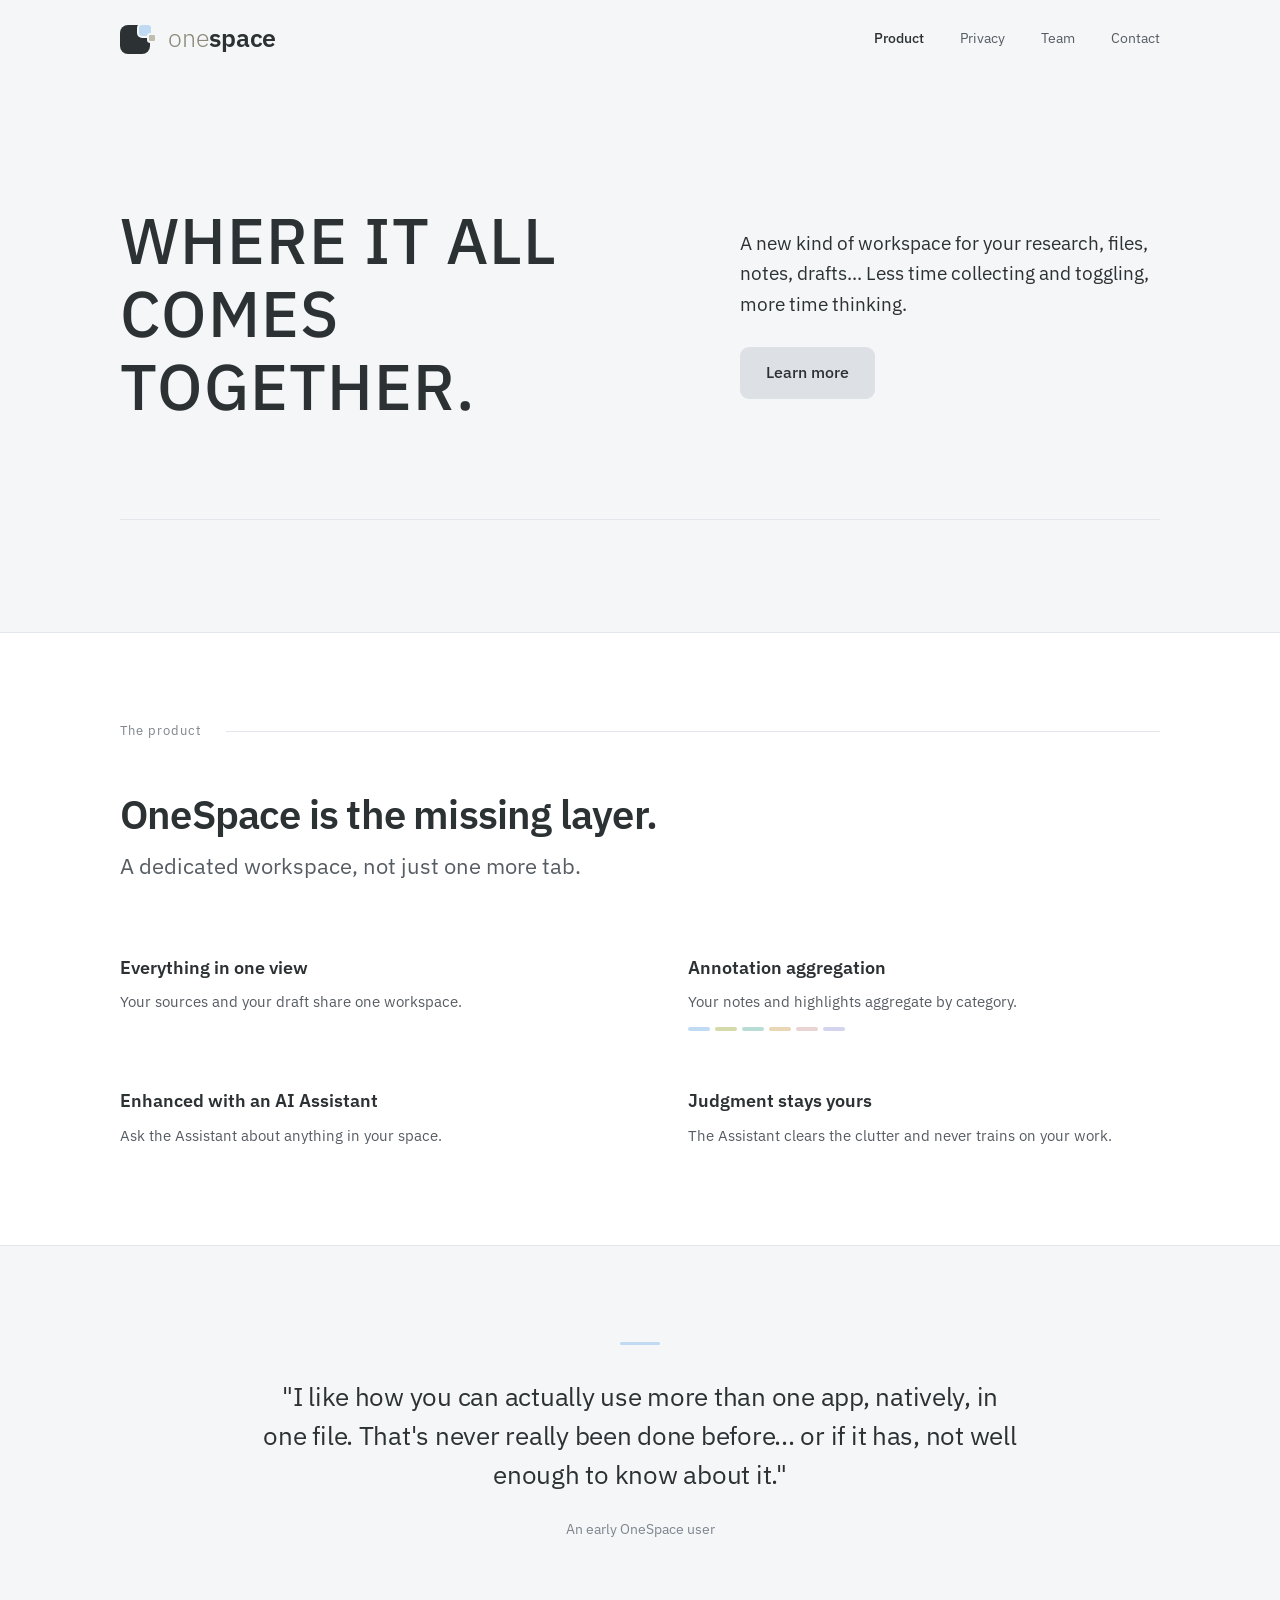
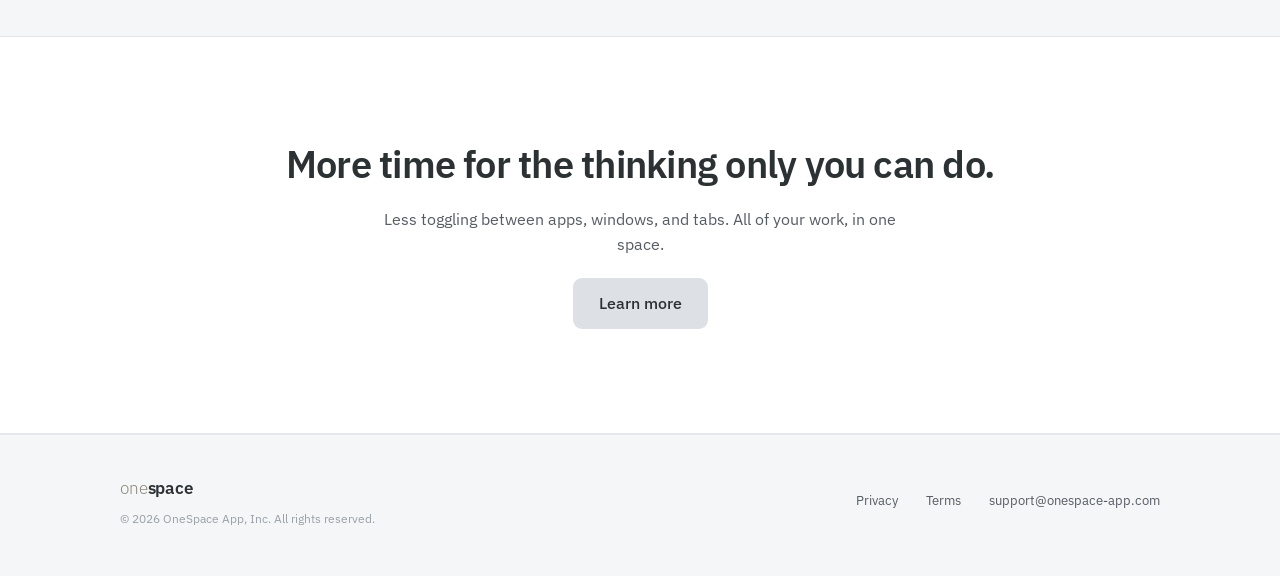
==== index.html @ 2ca5c8f6 "Full site redesign: editorial layout matching the app's design system New Home (caps hero, product s" ====
<!doctype html>
<html lang="en">
<head>
<meta charset="utf-8" />
<meta name="viewport" content="width=device-width, initial-scale=1" />
<title>OneSpace — Where it all comes together</title>
<meta name="description" content="OneSpace is a new kind of workspace for your research, files, notes, and drafts. Less time collecting and toggling, more time thinking." />
<link rel="preconnect" href="https://fonts.googleapis.com" />
<link rel="preconnect" href="https://fonts.gstatic.com" crossorigin />
<link href="https://fonts.googleapis.com/css2?family=IBM+Plex+Sans:wght@300;400;500;600&display=swap" rel="stylesheet" />
<link rel="stylesheet" href="/styles.css" />
</head>
<body>
<div class="page">

  <header class="wrap nav">
    <a class="brand" href="/" aria-label="OneSpace home">
      <span class="mark" aria-hidden="true"><span class="panel"></span><span class="sq1"></span><span class="sq2"></span></span>
      <span class="wordmark"><span class="one">one</span><span class="space">space</span></span>
    </a>
    <nav class="nav-links">
      <a href="/#product" class="current">Product</a>
      <a href="https://privacy.onespace-app.com">Privacy</a>
      <a href="/team/">Team</a>
      <a href="/contact/">Contact</a>
    </nav>
  </header>

  <main>
    <section class="wrap hero">
      <div class="hero-grid">
        <h1>WHERE IT ALL<br>COMES TOGETHER.</h1>
        <div class="hero-side">
          <p>A new kind of workspace for your research, files, notes, drafts... Less time collecting and toggling, more time thinking.</p>
          <div><a class="btn" href="/contact/">Learn more</a></div>
        </div>
      </div>
      <div class="hero-rule" aria-hidden="true"></div>
    </section>

    <section class="band" id="product">
      <div class="wrap section">
        <div class="section-label"><span>The product</span></div>
        <div class="statement">
          <h2>OneSpace is the missing layer.</h2>
          <p>A dedicated workspace, not just one more tab.</p>
        </div>
        <div class="capabilities">
          <div class="capability">
            <h3>Everything in one view</h3>
            <p>Your sources and your draft share one workspace.</p>
          </div>
          <div class="capability">
            <h3>Annotation aggregation</h3>
            <p>Your notes and highlights aggregate by category.</p>
            <div class="chalk" aria-hidden="true">
              <i style="background:#C0DAF4"></i><i style="background:#D4DAA9"></i><i style="background:#B9DDD5"></i><i style="background:#E9D6B4"></i><i style="background:#E9D3D3"></i><i style="background:#D4D4EF"></i>
            </div>
          </div>
          <div class="capability">
            <h3>Enhanced with an AI Assistant</h3>
            <p>Ask the Assistant about anything in your space.</p>
          </div>
          <div class="capability">
            <h3>Judgment stays yours</h3>
            <p>The Assistant clears the clutter and never trains on your work.</p>
          </div>
        </div>
      </div>
    </section>

    <section class="wrap quote">
      <figure>
        <div class="tick" aria-hidden="true" style="margin:0 auto"></div>
        <blockquote>"I like how you can actually use more than one app, natively, in one file. That's never really been done before... or if it has, not well enough to know about it."</blockquote>
        <figcaption>An early OneSpace user</figcaption>
      </figure>
    </section>

    <section class="band">
      <div class="wrap closer">
        <h2>More time for the thinking only you can do.</h2>
        <p>Less toggling between apps, windows, and tabs. All of your work, in one space.</p>
        <div><a class="btn" href="/contact/">Learn more</a></div>
      </div>
    </section>
  </main>

  <footer class="wrap footer">
    <div>
      <div class="wordmark"><span class="one">one</span><span class="space">space</span></div>
      <div class="copyright">© 2026 OneSpace App, Inc. All rights reserved.</div>
    </div>
    <div class="footer-links">
      <a href="https://privacy.onespace-app.com">Privacy</a>
      <a href="https://privacy.onespace-app.com/terms/">Terms</a>
      <a href="mailto:support@onespace-app.com">support@onespace-app.com</a>
    </div>
  </footer>

</div>
</body>
</html>
---- styles.css ----
/* OneSpace marketing site — design per the approved Sep 2026 canvas.
   Palette and type follow the app itself: IBM Plex Sans, cool neutral ramp. */

:root {
  --canvas: #f4f6f8;
  --ink: #2c3134;
  --ink-muted: #565c63;
  --ink-faint: #7e858d;
  --ink-dim: #9aa1a8;
  --hairline: #e3e6ea;
  --hairline-strong: #c9cbd1;
  --btn: #dde1e6;
  --powder: #c0daf4;
  --taupe: #bfbdb0;
  --wordmark-one: #8b8878;
}

* { margin: 0; padding: 0; box-sizing: border-box; }

body {
  background: var(--canvas);
  color: var(--ink);
  font-family: "IBM Plex Sans", -apple-system, "Helvetica Neue", sans-serif;
  font-size: 16px;
  line-height: 1.6;
  -webkit-font-smoothing: antialiased;
}

a { color: var(--ink-muted); text-decoration: none; }
a:hover { color: var(--ink); }

.wrap { max-width: 1440px; width: 100%; margin: 0 auto; padding-left: 120px; padding-right: 120px; }

/* ── Nav ─────────────────────────────────────────────── */
.nav { display: flex; align-items: center; justify-content: space-between; height: 76px; }
.brand { display: flex; align-items: center; gap: 13px; }
.mark { position: relative; width: 35px; height: 31px; }
.mark .panel { position: absolute; left: 0; bottom: 0; width: 30px; height: 29px; background: var(--ink); border-radius: 8px; }
.mark .sq1 { position: absolute; top: 0; left: 17.4px; width: 15.6px; height: 15.6px; background: var(--powder); border-radius: 5px; border: 2px solid var(--canvas); }
.mark .sq2 { position: absolute; top: 10.8px; left: 27px; width: 9.6px; height: 9.6px; background: var(--taupe); border-radius: 3.3px; border: 2px solid var(--canvas); }
.wordmark { font-size: 25px; letter-spacing: -0.01em; color: var(--ink); }
.wordmark .one { font-weight: 300; color: var(--wordmark-one); }
.wordmark .space { font-weight: 600; }
.nav-links { display: flex; align-items: center; gap: 36px; font-size: 14px; }
.nav-links .current { color: var(--ink); font-weight: 500; }

/* ── Buttons ─────────────────────────────────────────── */
.btn {
  display: inline-block;
  background: var(--btn);
  color: var(--ink);
  font-weight: 500;
  font-size: 16px;
  padding: 13px 26px;
  border-radius: 9px;
  transition: filter 120ms ease;
}
.btn:hover { color: var(--ink); filter: brightness(0.96); }

/* ── Hero ────────────────────────────────────────────── */
.hero { padding-top: 128px; padding-bottom: 112px; }
.hero-grid { display: grid; grid-template-columns: minmax(0, 1fr) 420px; gap: 120px; align-items: center; }
.hero h1 { font-size: 64px; font-weight: 500; line-height: 1.14; letter-spacing: 0.015em; }
.hero-side { display: flex; flex-direction: column; gap: 28px; }
.hero-side p { font-size: 19px; color: var(--ink); }
.hero-rule { height: 1px; background: var(--hairline); margin-top: 96px; }

/* ── Sections ────────────────────────────────────────── */
.band { background: #ffffff; border-top: 1px solid var(--hairline); border-bottom: 1px solid var(--hairline); }
.section { padding-top: 88px; padding-bottom: 96px; }
.section-label { display: flex; align-items: center; gap: 24px; }
.section-label span { font-size: 13px; letter-spacing: 0.08em; color: var(--ink-faint); flex-shrink: 0; }
.section-label::after { content: ""; height: 1px; flex-grow: 1; background: var(--hairline); }

.statement { margin-top: 48px; }
.statement h2 { font-size: 40px; font-weight: 600; line-height: 1.2; letter-spacing: -0.02em; }
.statement p { font-size: 22px; color: var(--ink-muted); margin-top: 12px; line-height: 1.45; }

.capabilities { display: grid; grid-template-columns: repeat(2, minmax(0, 1fr)); gap: 56px 96px; max-width: 1080px; margin-top: 72px; }
.capability h3 { font-size: 18px; font-weight: 600; }
.capability p { font-size: 15px; color: var(--ink-muted); margin-top: 8px; line-height: 1.65; }
.chalk { display: flex; gap: 5px; margin-top: 12px; }
.chalk i { width: 22px; height: 4px; border-radius: 2px; display: block; }

/* ── Testimonial ─────────────────────────────────────── */
.quote { padding-top: 96px; padding-bottom: 96px; display: flex; flex-direction: column; align-items: center; text-align: center; }
.quote .tick { width: 40px; height: 3px; border-radius: 2px; background: var(--powder); }
.quote blockquote { font-size: 26px; font-weight: 400; line-height: 1.5; letter-spacing: -0.01em; max-width: 760px; margin-top: 32px; }
.quote figcaption { font-size: 14px; color: var(--ink-faint); margin-top: 24px; }

/* ── Closer ──────────────────────────────────────────── */
.closer { padding-top: 104px; padding-bottom: 104px; display: flex; flex-direction: column; align-items: center; gap: 20px; text-align: center; }
.closer h2 { font-size: 38px; font-weight: 600; letter-spacing: -0.02em; line-height: 1.2; max-width: 720px; }
.closer p { font-size: 16px; color: var(--ink-muted); max-width: 520px; }

/* ── Team page ───────────────────────────────────────── */
.page-title { font-size: 36px; font-weight: 600; letter-spacing: -0.015em; margin-top: 48px; }
.team-grid { display: grid; grid-template-columns: repeat(3, minmax(0, 1fr)); gap: 48px 64px; margin-top: 56px; }
.person { display: flex; align-items: center; gap: 16px; }
.person img { width: 56px; height: 56px; border-radius: 50%; object-fit: cover; flex-shrink: 0; }
.person .name { font-size: 16px; font-weight: 600; }
.person .role { font-size: 13px; color: var(--ink-faint); margin-top: 2px; }

/* ── Contact page ────────────────────────────────────── */
.contact h1 { font-size: 56px; font-weight: 600; line-height: 1.12; letter-spacing: -0.02em; max-width: 780px; }
.contact .lead { font-size: 19px; color: var(--ink-muted); max-width: 620px; margin-top: 24px; }
.contact .lead a, .access a { color: var(--ink); text-decoration: underline; text-underline-offset: 2px; }
.access { margin-top: 88px; max-width: 780px; border-top: 1px solid var(--hairline); padding-top: 40px; }
.access h2 { font-size: 18px; font-weight: 600; }
.access p { font-size: 15px; color: var(--ink-muted); margin-top: 6px; }

/* ── Footer ──────────────────────────────────────────── */
.footer { border-top: 1px solid var(--hairline); padding-top: 40px; padding-bottom: 48px; display: flex; align-items: center; justify-content: space-between; gap: 24px; flex-wrap: wrap; }
.footer .wordmark { font-size: 17px; }
.footer .copyright { font-size: 12px; color: var(--ink-dim); margin-top: 6px; }
.footer-links { display: flex; gap: 28px; font-size: 13px; flex-wrap: wrap; }

/* fill the viewport so short pages keep the footer low */
.page { min-height: 100vh; display: flex; flex-direction: column; }
.page > main { flex-grow: 1; }

/* ── Phone ───────────────────────────────────────────── */
@media (max-width: 900px) {
  .wrap { padding-left: 24px; padding-right: 24px; }
  .nav { height: 60px; }
  .nav .wordmark { display: none; }
  .mark { transform: scale(0.8); transform-origin: left center; }
  .nav-links { gap: 18px; font-size: 13px; }

  .hero { padding-top: 56px; padding-bottom: 64px; }
  .hero-grid { grid-template-columns: 1fr; gap: 26px; }
  .hero h1 { font-size: 32px; line-height: 1.16; }
  .hero-side p { font-size: 15px; }
  .hero-side { gap: 20px; }
  .btn { display: block; text-align: center; font-size: 15px; }
  .hero-rule { margin-top: 40px; }

  .section { padding-top: 48px; padding-bottom: 56px; }
  .statement { margin-top: 28px; }
  .statement h2 { font-size: 26px; line-height: 1.25; }
  .statement p { font-size: 17px; }
  .capabilities { grid-template-columns: 1fr; gap: 28px; margin-top: 40px; }
  .capability h3 { font-size: 16px; }
  .capability p { font-size: 14px; }

  .quote { padding-top: 56px; padding-bottom: 56px; }
  .quote blockquote { font-size: 19px; }

  .closer { padding-top: 56px; padding-bottom: 56px; gap: 14px; }
  .closer h2 { font-size: 26px; }
  .closer p { font-size: 14px; }

  .page-title { font-size: 26px; margin-top: 28px; }
  .team-grid { grid-template-columns: 1fr; gap: 24px; margin-top: 32px; }

  .contact h1 { font-size: 32px; }
  .contact .lead { font-size: 15px; }
  .access { margin-top: 48px; padding-top: 28px; }

  .footer { flex-direction: column; align-items: flex-start; gap: 14px; }
}
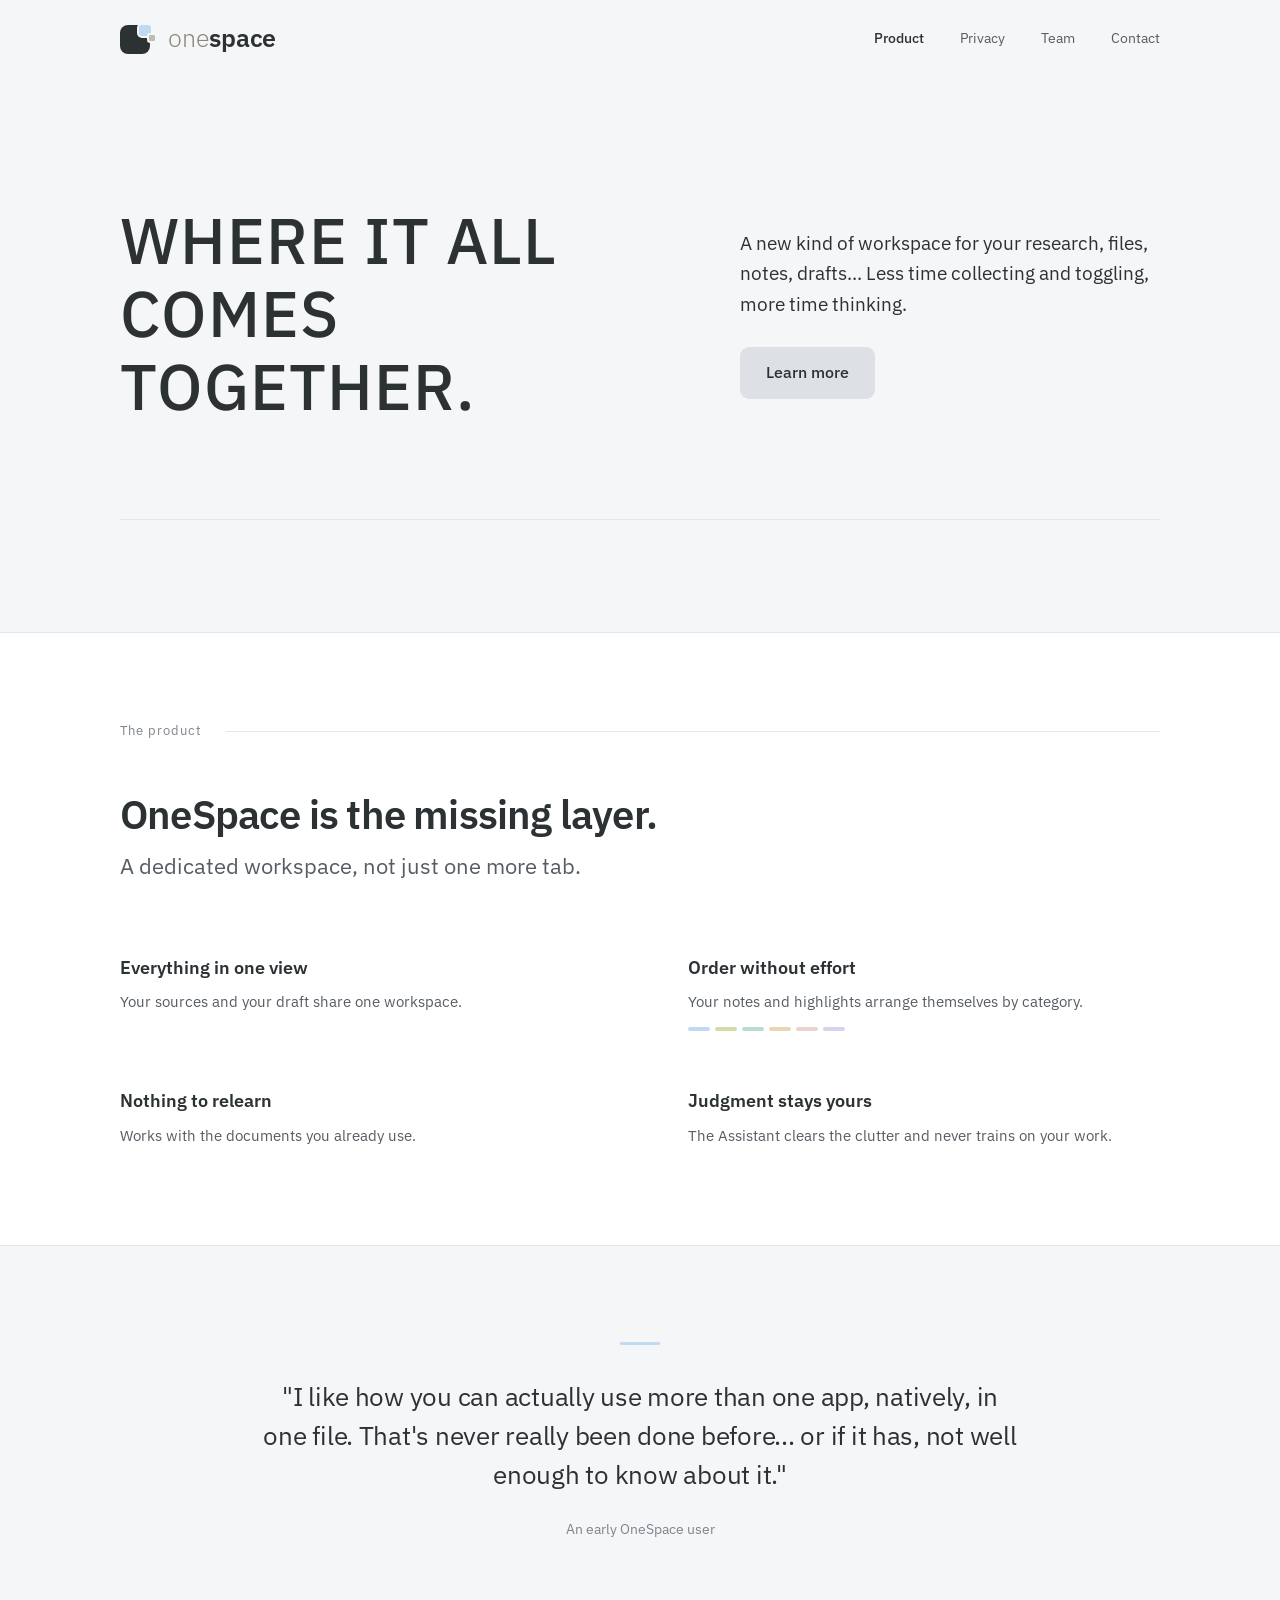
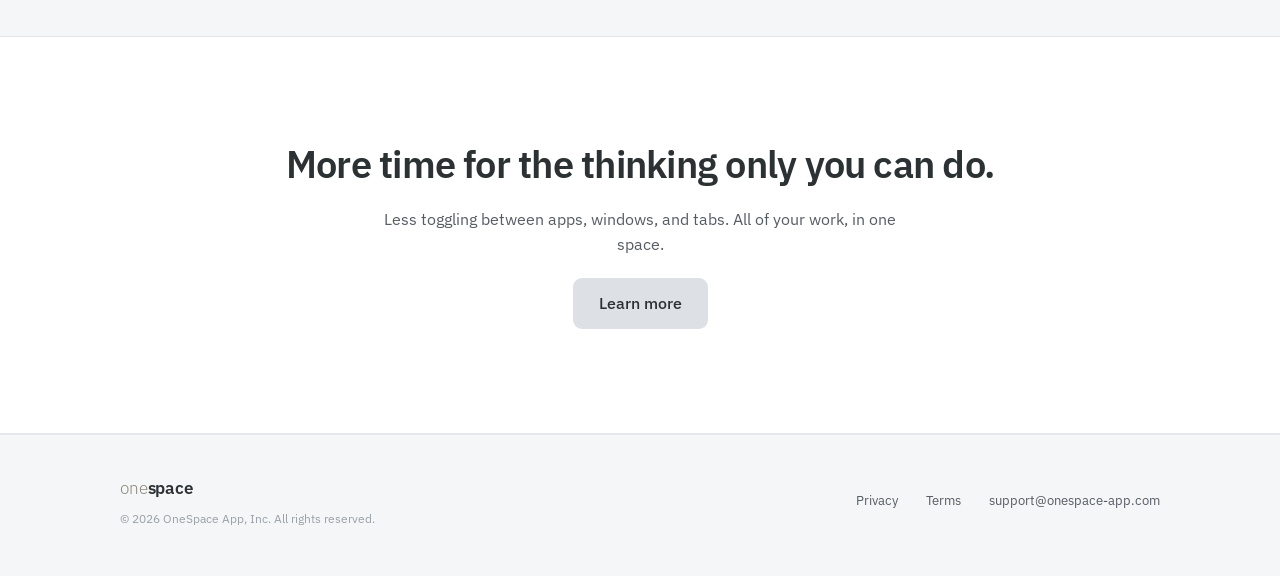
==== commit 6f081c98: "site: agreed product blurbs; drop em dashes Product headings to the agreed set (Everything in one vi" ====
--- a/index.html
+++ b/index.html
@@ -3,26 +3,26 @@
 <head>
 <meta charset="utf-8" />
 <meta name="viewport" content="width=device-width, initial-scale=1" />
-<title>OneSpace — Where it all comes together</title>
+<title>OneSpace | Where it all comes together</title>
 <meta name="description" content="OneSpace is a new kind of workspace for your research, files, notes, and drafts. Less time collecting and toggling, more time thinking." />
 <link rel="preconnect" href="https://fonts.googleapis.com" />
 <link rel="preconnect" href="https://fonts.gstatic.com" crossorigin />
 <link href="https://fonts.googleapis.com/css2?family=IBM+Plex+Sans:wght@300;400;500;600&display=swap" rel="stylesheet" />
-<link rel="stylesheet" href="/styles.css" />
+<link rel="stylesheet" href="styles.css" />
 </head>
 <body>
 <div class="page">
 
   <header class="wrap nav">
-    <a class="brand" href="/" aria-label="OneSpace home">
+    <a class="brand" href="./" aria-label="OneSpace home">
       <span class="mark" aria-hidden="true"><span class="panel"></span><span class="sq1"></span><span class="sq2"></span></span>
       <span class="wordmark"><span class="one">one</span><span class="space">space</span></span>
     </a>
     <nav class="nav-links">
-      <a href="/#product" class="current">Product</a>
+      <a href="#product" class="current">Product</a>
       <a href="https://privacy.onespace-app.com">Privacy</a>
-      <a href="/team/">Team</a>
-      <a href="/contact/">Contact</a>
+      <a href="team/">Team</a>
+      <a href="contact/">Contact</a>
     </nav>
   </header>
 
@@ -32,7 +32,7 @@
         <h1>WHERE IT ALL<br>COMES TOGETHER.</h1>
         <div class="hero-side">
           <p>A new kind of workspace for your research, files, notes, drafts... Less time collecting and toggling, more time thinking.</p>
-          <div><a class="btn" href="/contact/">Learn more</a></div>
+          <div><a class="btn" href="contact/">Learn more</a></div>
         </div>
       </div>
       <div class="hero-rule" aria-hidden="true"></div>
@@ -51,15 +51,15 @@
             <p>Your sources and your draft share one workspace.</p>
           </div>
           <div class="capability">
-            <h3>Annotation aggregation</h3>
-            <p>Your notes and highlights aggregate by category.</p>
+            <h3>Order without effort</h3>
+            <p>Your notes and highlights arrange themselves by category.</p>
             <div class="chalk" aria-hidden="true">
               <i style="background:#C0DAF4"></i><i style="background:#D4DAA9"></i><i style="background:#B9DDD5"></i><i style="background:#E9D6B4"></i><i style="background:#E9D3D3"></i><i style="background:#D4D4EF"></i>
             </div>
           </div>
           <div class="capability">
-            <h3>Enhanced with an AI Assistant</h3>
-            <p>Ask the Assistant about anything in your space.</p>
+            <h3>Nothing to relearn</h3>
+            <p>Works with the documents you already use.</p>
           </div>
           <div class="capability">
             <h3>Judgment stays yours</h3>
@@ -81,7 +81,7 @@
       <div class="wrap closer">
         <h2>More time for the thinking only you can do.</h2>
         <p>Less toggling between apps, windows, and tabs. All of your work, in one space.</p>
-        <div><a class="btn" href="/contact/">Learn more</a></div>
+        <div><a class="btn" href="contact/">Learn more</a></div>
       </div>
     </section>
   </main>
